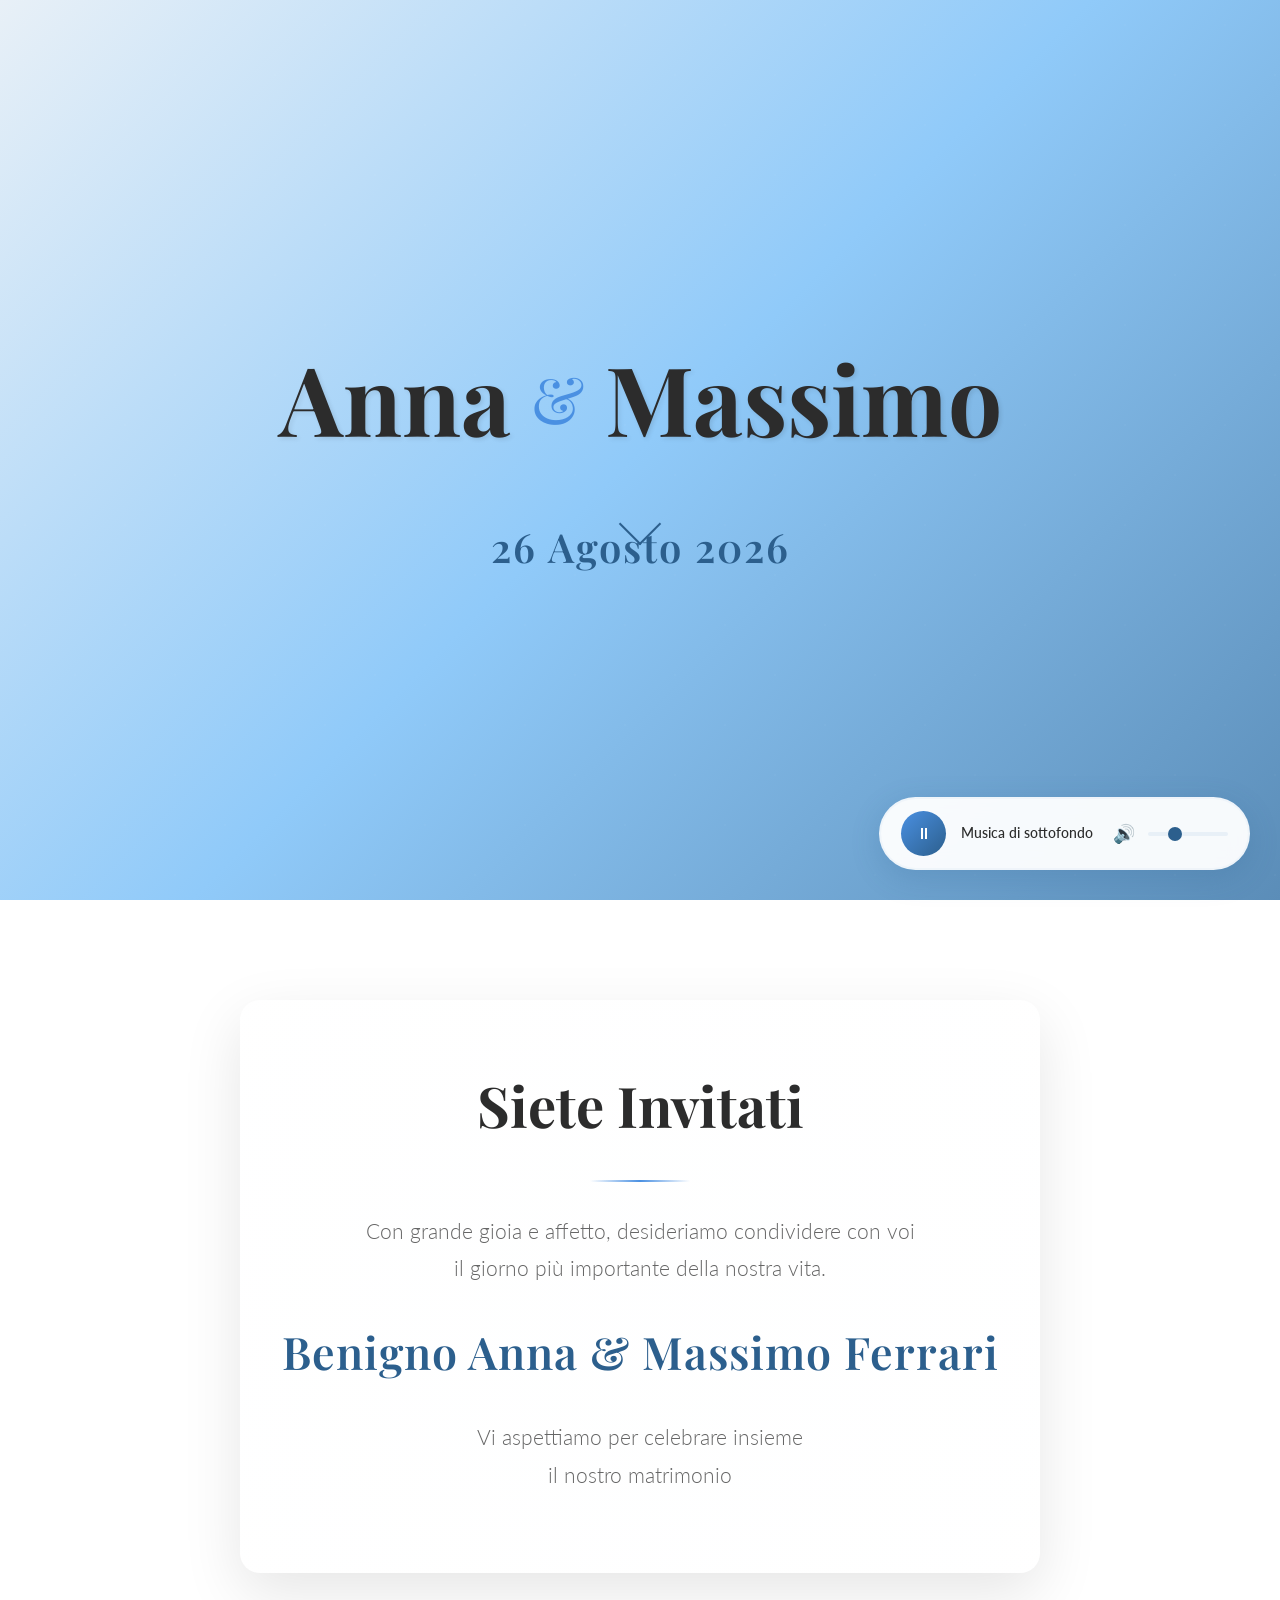
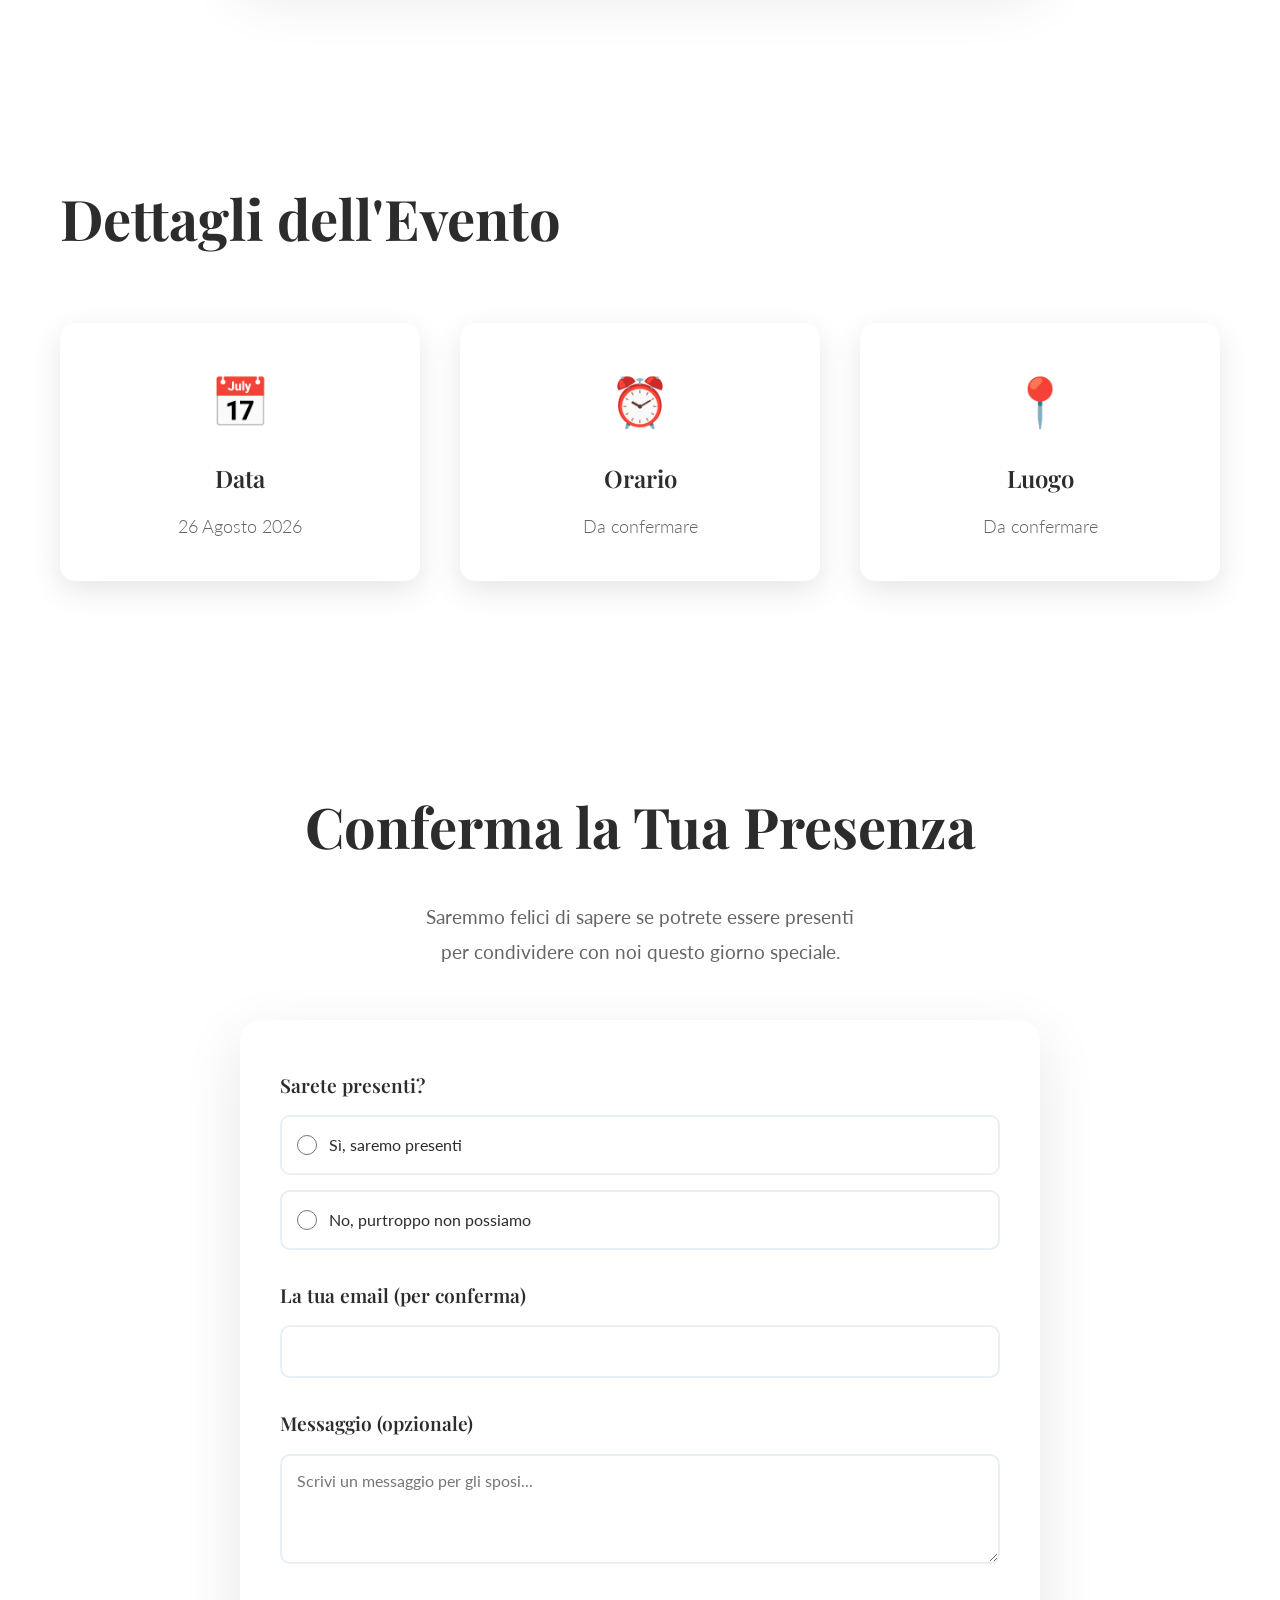
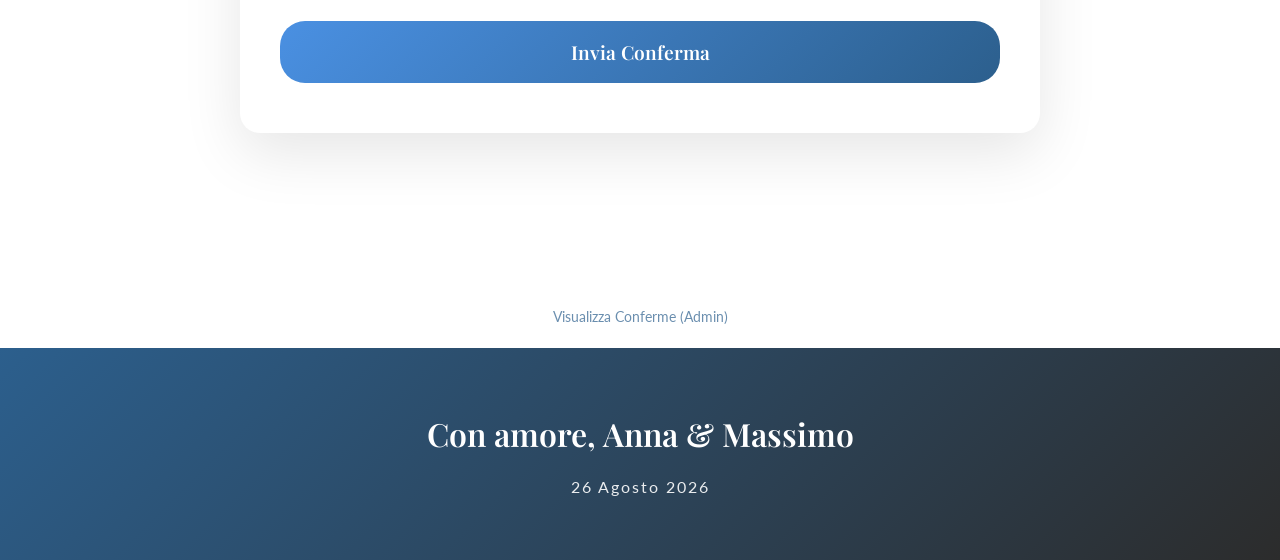
==== index.html @ 964ad6f7 "Primo commit: sito invito matrimonio" ====
<!DOCTYPE html>
<html lang="it">
<head>
    <meta charset="UTF-8">
    <meta name="viewport" content="width=device-width, initial-scale=1.0">
    <meta name="description" content="Invito al matrimonio di Benigno Anna e Massimo Ferrari - 26 Agosto 2026">
    <title>Anna & Massimo - Il Nostro Matrimonio</title>
    <link rel="stylesheet" href="styles.css">
    <link rel="preconnect" href="https://fonts.googleapis.com">
    <link rel="preconnect" href="https://fonts.gstatic.com" crossorigin>
    <link href="https://fonts.googleapis.com/css2?family=Playfair+Display:wght@400;600;700&family=Lato:wght@300;400;700&display=swap" rel="stylesheet">
</head>
<body>
    <!-- Hero Section con animazione iniziale -->
    <section class="hero" id="hero">
        <div class="hero-overlay"></div>
        <div class="hero-content">
            <div class="names-container">
                <h1 class="name name-1">Anna</h1>
                <div class="ampersand">&</div>
                <h1 class="name name-2">Massimo</h1>
            </div>
            <div class="date-container">
                <p class="date-text">26 Agosto 2026</p>
            </div>
            <div class="scroll-indicator">
                <div class="scroll-arrow"></div>
            </div>
        </div>
        <div class="floating-hearts">
            <span class="heart">💕</span>
            <span class="heart">💕</span>
            <span class="heart">💕</span>
            <span class="heart">💕</span>
            <span class="heart">💕</span>
        </div>
    </section>

    <!-- Sezione Invito -->
    <section class="invitation-section" id="invitation">
        <div class="container">
            <div class="invitation-card">
                <div class="card-content">
                    <h2 class="section-title">Siete Invitati</h2>
                    <div class="divider"></div>
                    <p class="invitation-text">
                        Con grande gioia e affetto, desideriamo condividere con voi<br>
                        il giorno più importante della nostra vita.
                    </p>
                    <p class="couple-names">Benigno Anna & Massimo Ferrari</p>
                    <p class="invitation-text">
                        Vi aspettiamo per celebrare insieme<br>
                        il nostro matrimonio
                    </p>
                </div>
            </div>
        </div>
    </section>

    <!-- Sezione Dettagli Evento -->
    <section class="details-section" id="details">
        <div class="container">
            <h2 class="section-title">Dettagli dell'Evento</h2>
            <div class="details-grid">
                <div class="detail-card">
                    <div class="detail-icon">📅</div>
                    <h3>Data</h3>
                    <p>26 Agosto 2026</p>
                </div>
                <div class="detail-card">
                    <div class="detail-icon">⏰</div>
                    <h3>Orario</h3>
                    <p>Da confermare</p>
                </div>
                <div class="detail-card">
                    <div class="detail-icon">📍</div>
                    <h3>Luogo</h3>
                    <p>Da confermare</p>
                </div>
            </div>
        </div>
    </section>

    <!-- Sezione Form Conferma Presenza -->
    <section class="contact-section" id="contact">
        <div class="container">
            <h2 class="section-title">Conferma la Tua Presenza</h2>
            <p class="contact-text">
                Saremmo felici di sapere se potrete essere presenti<br>
                per condividere con noi questo giorno speciale.
            </p>
            
            <form id="rsvpForm" class="rsvp-form">
                <!-- Presenza Sì/No -->
                <div class="form-group">
                    <label class="form-label">Sarete presenti?</label>
                    <div class="radio-group">
                        <label class="radio-label">
                            <input type="radio" name="presence" value="yes" required>
                            <span class="radio-custom">Sì, saremo presenti</span>
                        </label>
                        <label class="radio-label">
                            <input type="radio" name="presence" value="no" required>
                            <span class="radio-custom">No, purtroppo non possiamo</span>
                        </label>
                    </div>
                </div>

                <!-- Numero di presenti (solo se presenti = sì) -->
                <div class="form-group" id="numberGroup" style="display: none;">
                    <label for="numberOfGuests" class="form-label">Quante persone?</label>
                    <select id="numberOfGuests" name="numberOfGuests" class="form-input">
                        <option value="">Seleziona il numero</option>
                        <option value="1">1 persona</option>
                        <option value="2">2 persone</option>
                        <option value="3">3 persone</option>
                        <option value="4">4 persone</option>
                        <option value="5">5 persone</option>
                        <option value="6">6 persone</option>
                    </select>
                </div>

                <!-- Campi dinamici per nomi e allergie -->
                <div id="guestsContainer" class="guests-container"></div>

                <!-- Email di contatto -->
                <div class="form-group">
                    <label for="contactEmail" class="form-label">La tua email (per conferma)</label>
                    <input type="email" id="contactEmail" name="contactEmail" class="form-input" required>
                </div>

                <!-- Messaggio opzionale -->
                <div class="form-group">
                    <label for="message" class="form-label">Messaggio (opzionale)</label>
                    <textarea id="message" name="message" class="form-textarea" rows="4" placeholder="Scrivi un messaggio per gli sposi..."></textarea>
                </div>

                <!-- Bottone submit -->
                <button type="submit" class="submit-btn">
                    <span>Invia Conferma</span>
                </button>
            </form>

            <!-- Messaggio di successo -->
            <div id="successMessage" class="success-message" style="display: none;">
                <div class="success-icon">✓</div>
                <h3>Grazie per la tua conferma!</h3>
                <p>La tua risposta è stata registrata con successo.</p>
            </div>
        </div>
    </section>

    <!-- Link per visualizzare i risultati (nascosto, accessibile tramite URL) -->
    <div style="text-align: center; padding: 20px; background: #ffffff;">
        <a href="admin.html" class="admin-link" style="color: #2c5f8d; text-decoration: none; font-size: 0.9rem; opacity: 0.7;">
            Visualizza Conferme (Admin)
        </a>
    </div>

    <!-- Footer -->
    <footer class="footer">
        <div class="container">
            <p class="footer-text">Con amore, Anna & Massimo</p>
            <p class="footer-date">26 Agosto 2026</p>
        </div>
    </footer>

    <!-- Audio Player -->
    <div class="audio-player" id="audioPlayer">
        <audio id="backgroundMusic" loop autoplay preload="auto">
            <source src="harp-music.mp3" type="audio/mpeg">
            <source src="harp-music.ogg" type="audio/ogg">
            Il tuo browser non supporta l'elemento audio.
        </audio>
        <div class="audio-controls">
            <button class="audio-btn" id="playPauseBtn" aria-label="Play/Pause">
                <span class="audio-icon" id="playIcon">▶</span>
                <span class="audio-icon" id="pauseIcon" style="display: none;">⏸</span>
            </button>
            <div class="audio-info">
                <span class="audio-label">Musica di sottofondo</span>
            </div>
            <div class="volume-control">
                <button class="volume-btn" id="muteBtn" aria-label="Mute/Unmute">
                    <span class="volume-icon" id="volumeIcon">🔊</span>
                    <span class="volume-icon" id="muteIcon" style="display: none;">🔇</span>
                </button>
                <input type="range" id="volumeSlider" min="0" max="100" value="50" class="volume-slider" aria-label="Volume">
            </div>
        </div>
    </div>

    <script src="script.js"></script>
</body>
</html>
---- styles.css ----
/* Reset e Variabili */
* {
    margin: 0;
    padding: 0;
    box-sizing: border-box;
}

:root {
    --primary-color: #5b8db8;
    --secondary-color: #2c5f8d;
    --accent-color: #e8f0f7;
    --text-dark: #2c2c2c;
    --text-light: #666;
    --white: #ffffff;
    --gold: #4a90e2;
    --shadow: rgba(0, 0, 0, 0.1);
    --font-serif: 'Playfair Display', serif;
    --font-sans: 'Lato', sans-serif;
}

body {
    font-family: var(--font-sans);
    color: var(--text-dark);
    line-height: 1.6;
    overflow-x: hidden;
}

.container {
    max-width: 1200px;
    margin: 0 auto;
    padding: 0 20px;
}

/* Hero Section */
.hero {
    position: relative;
    height: 100vh;
    display: flex;
    align-items: center;
    justify-content: center;
    background: linear-gradient(135deg, #e8f0f7 0%, #90caf9 50%, #5b8db8 100%);
    overflow: hidden;
}

.hero-overlay {
    position: absolute;
    top: 0;
    left: 0;
    width: 100%;
    height: 100%;
    background: url('data:image/svg+xml,<svg width="100" height="100" xmlns="http://www.w3.org/2000/svg"><defs><pattern id="grain" width="100" height="100" patternUnits="userSpaceOnUse"><circle cx="25" cy="25" r="1" fill="%23ffffff" opacity="0.1"/><circle cx="75" cy="75" r="1" fill="%23ffffff" opacity="0.1"/></pattern></defs><rect width="100" height="100" fill="url(%23grain)"/></svg>');
    opacity: 0.3;
}

.hero-content {
    position: relative;
    z-index: 2;
    text-align: center;
    animation: fadeInUp 1.5s ease-out;
}

.names-container {
    display: flex;
    align-items: center;
    justify-content: center;
    flex-wrap: wrap;
    gap: 20px;
    margin-bottom: 30px;
}

.name {
    font-family: var(--font-serif);
    font-size: clamp(3rem, 8vw, 6rem);
    font-weight: 700;
    color: var(--text-dark);
    opacity: 0;
    animation: slideInFade 1s ease-out forwards;
    text-shadow: 2px 2px 4px rgba(0, 0, 0, 0.1);
}

.name-1 {
    animation-delay: 0.3s;
}

.name-2 {
    animation-delay: 0.6s;
}

.ampersand {
    font-family: var(--font-serif);
    font-size: clamp(2rem, 6vw, 4rem);
    color: var(--gold);
    font-weight: 400;
    opacity: 0;
    animation: scaleIn 0.8s ease-out 0.9s forwards;
    transform: scale(0);
}

.date-container {
    margin-top: 40px;
    opacity: 0;
    animation: fadeIn 1s ease-out 1.2s forwards;
}

.date-text {
    font-family: var(--font-serif);
    font-size: clamp(1.5rem, 4vw, 2.5rem);
    color: var(--secondary-color);
    font-weight: 600;
    letter-spacing: 2px;
}

.scroll-indicator {
    position: absolute;
    bottom: 40px;
    left: 50%;
    transform: translateX(-50%);
    opacity: 0;
    animation: fadeIn 1s ease-out 2s forwards;
}

.scroll-arrow {
    width: 30px;
    height: 30px;
    border-right: 2px solid var(--secondary-color);
    border-bottom: 2px solid var(--secondary-color);
    transform: rotate(45deg);
    animation: bounce 2s infinite;
}

/* Floating Hearts Animation */
.floating-hearts {
    position: absolute;
    width: 100%;
    height: 100%;
    overflow: hidden;
    z-index: 1;
}

.heart {
    position: absolute;
    font-size: 20px;
    opacity: 0;
    animation: float 15s infinite;
}

.heart:nth-child(1) {
    left: 10%;
    animation-delay: 0s;
    animation-duration: 12s;
}

.heart:nth-child(2) {
    left: 30%;
    animation-delay: 2s;
    animation-duration: 14s;
}

.heart:nth-child(3) {
    left: 50%;
    animation-delay: 4s;
    animation-duration: 13s;
}

.heart:nth-child(4) {
    left: 70%;
    animation-delay: 1s;
    animation-duration: 15s;
}

.heart:nth-child(5) {
    left: 90%;
    animation-delay: 3s;
    animation-duration: 11s;
}

/* Sezione Invito */
.invitation-section {
    padding: 100px 20px;
    background: var(--white);
    position: relative;
}

.invitation-card {
    max-width: 800px;
    margin: 0 auto;
    padding: 60px 40px;
    background: #ffffff;
    border-radius: 20px;
    box-shadow: 0 20px 60px var(--shadow);
    text-align: center;
    position: relative;
    overflow: hidden;
}

.invitation-card::before {
    content: '';
    position: absolute;
    top: -50%;
    left: -50%;
    width: 200%;
    height: 200%;
    background: radial-gradient(circle, rgba(232, 240, 247, 0.2) 0%, transparent 70%);
    opacity: 0.15;
    animation: rotate 20s linear infinite;
}

.card-content {
    position: relative;
    z-index: 1;
}

.section-title {
    font-family: var(--font-serif);
    font-size: clamp(2rem, 5vw, 3.5rem);
    color: var(--text-dark);
    margin-bottom: 30px;
    font-weight: 700;
}

.divider {
    width: 100px;
    height: 2px;
    background: linear-gradient(to right, transparent, var(--gold), transparent);
    margin: 30px auto;
}

.invitation-text {
    font-size: clamp(1rem, 2.5vw, 1.3rem);
    color: var(--text-light);
    line-height: 1.8;
    margin: 20px 0;
    font-weight: 300;
}

.couple-names {
    font-family: var(--font-serif);
    font-size: clamp(1.8rem, 4vw, 2.8rem);
    color: var(--secondary-color);
    margin: 30px 0;
    font-weight: 600;
    letter-spacing: 1px;
}

/* Sezione Dettagli */
.details-section {
    padding: 100px 20px;
    background: #ffffff;
}

.details-grid {
    display: grid;
    grid-template-columns: repeat(auto-fit, minmax(250px, 1fr));
    gap: 40px;
    margin-top: 60px;
}

.detail-card {
    background: var(--white);
    padding: 40px 30px;
    border-radius: 15px;
    text-align: center;
    box-shadow: 0 10px 30px var(--shadow);
    transition: transform 0.3s ease, box-shadow 0.3s ease;
}

.detail-card:hover {
    transform: translateY(-10px);
    box-shadow: 0 15px 40px rgba(0, 0, 0, 0.15);
}

.detail-icon {
    font-size: 3rem;
    margin-bottom: 20px;
    animation: pulse 2s ease-in-out infinite;
}

.detail-card h3 {
    font-family: var(--font-serif);
    font-size: 1.5rem;
    color: var(--text-dark);
    margin-bottom: 15px;
    font-weight: 600;
}

.detail-card p {
    font-size: 1.1rem;
    color: var(--text-light);
    font-weight: 300;
}

/* Sezione Contatti */
.contact-section {
    padding: 100px 20px;
    background: var(--white);
    text-align: center;
}

.contact-text {
    font-size: clamp(1rem, 2.5vw, 1.2rem);
    color: var(--text-light);
    line-height: 1.8;
    margin: 30px 0;
    max-width: 600px;
    margin-left: auto;
    margin-right: auto;
}

/* Form RSVP */
.rsvp-form {
    max-width: 800px;
    margin: 50px auto;
    background: #ffffff;
    padding: 50px 40px;
    border-radius: 20px;
    box-shadow: 0 20px 60px var(--shadow);
    text-align: left;
}

.form-group {
    margin-bottom: 30px;
}

.form-label {
    display: block;
    font-family: var(--font-serif);
    font-size: 1.2rem;
    color: var(--text-dark);
    margin-bottom: 15px;
    font-weight: 600;
}

.radio-group {
    display: flex;
    flex-direction: column;
    gap: 15px;
}

.radio-label {
    display: flex;
    align-items: center;
    cursor: pointer;
    padding: 15px;
    background: var(--white);
    border: 2px solid var(--accent-color);
    border-radius: 10px;
    transition: all 0.3s ease;
}

.radio-label:hover {
    border-color: var(--gold);
    background: #ffffff;
}

.radio-label input[type="radio"] {
    margin-right: 12px;
    width: 20px;
    height: 20px;
    cursor: pointer;
    accent-color: var(--gold);
}

.radio-custom {
    font-size: 1rem;
    color: var(--text-dark);
}

.radio-label input[type="radio"]:checked + .radio-custom {
    color: var(--secondary-color);
    font-weight: 600;
}

.form-input,
.form-textarea {
    width: 100%;
    padding: 15px;
    border: 2px solid var(--accent-color);
    border-radius: 10px;
    font-family: var(--font-sans);
    font-size: 1rem;
    color: var(--text-dark);
    background: var(--white);
    transition: border-color 0.3s ease;
}

.form-input:focus,
.form-textarea:focus {
    outline: none;
    border-color: var(--gold);
    box-shadow: 0 0 0 3px rgba(91, 141, 184, 0.1);
}

.form-textarea {
    resize: vertical;
    min-height: 100px;
}

.guests-container {
    margin-top: 30px;
}

.guest-fields {
    background: var(--accent-color);
    padding: 25px;
    border-radius: 15px;
    margin-bottom: 20px;
    animation: slideIn 0.3s ease-out;
}

.guest-title {
    font-family: var(--font-serif);
    font-size: 1.3rem;
    color: var(--secondary-color);
    margin-bottom: 20px;
    font-weight: 600;
}

.guest-row {
    display: grid;
    grid-template-columns: 1fr 1fr 1.5fr;
    gap: 15px;
    margin-bottom: 15px;
    align-items: start;
}

.guest-field {
    display: flex;
    flex-direction: column;
}

.guest-field label {
    font-size: 0.9rem;
    color: var(--text-light);
    margin-bottom: 8px;
    font-weight: 400;
}

.guest-field input {
    padding: 12px;
    border: 2px solid var(--white);
    border-radius: 8px;
    font-family: var(--font-sans);
    font-size: 0.95rem;
    background: var(--white);
    transition: border-color 0.3s ease;
}

.guest-field input:focus {
    outline: none;
    border-color: var(--gold);
}

.submit-btn {
    width: 100%;
    padding: 18px;
    background: linear-gradient(135deg, var(--gold) 0%, var(--secondary-color) 100%);
    color: var(--white);
    border: none;
    border-radius: 25px;
    font-family: var(--font-serif);
    font-size: 1.2rem;
    font-weight: 600;
    cursor: pointer;
    transition: transform 0.3s ease, box-shadow 0.3s ease;
    margin-top: 20px;
}

.submit-btn:hover {
    transform: translateY(-2px);
    box-shadow: 0 10px 25px rgba(44, 95, 141, 0.3);
}

.submit-btn:active {
    transform: translateY(0);
}

.success-message {
    max-width: 600px;
    margin: 50px auto;
    padding: 50px;
    background: linear-gradient(135deg, #e8f0f7 0%, #90caf9 100%);
    border-radius: 20px;
    text-align: center;
    animation: fadeInUp 0.5s ease-out;
}

.success-icon {
    width: 80px;
    height: 80px;
    background: #2c5f8d;
    color: var(--white);
    border-radius: 50%;
    display: flex;
    align-items: center;
    justify-content: center;
    font-size: 3rem;
    margin: 0 auto 20px;
    font-weight: bold;
}

.success-message h3 {
    font-family: var(--font-serif);
    font-size: 2rem;
    color: #2c5f8d;
    margin-bottom: 15px;
}

.success-message p {
    color: #2c5f8d;
    font-size: 1.1rem;
}

.admin-link {
    transition: opacity 0.3s ease;
}

.admin-link:hover {
    opacity: 1;
}

@keyframes slideIn {
    from {
        opacity: 0;
        transform: translateY(-10px);
    }
    to {
        opacity: 1;
        transform: translateY(0);
    }
}

@media (max-width: 768px) {
    .rsvp-form {
        padding: 30px 25px;
    }

    .guest-row {
        grid-template-columns: 1fr;
        gap: 15px;
    }

    .radio-group {
        gap: 10px;
    }
}

/* Footer */
.footer {
    padding: 60px 20px;
    background: linear-gradient(135deg, var(--secondary-color) 0%, var(--text-dark) 100%);
    color: var(--white);
    text-align: center;
}

.footer-text {
    font-family: var(--font-serif);
    font-size: clamp(1.5rem, 3vw, 2rem);
    margin-bottom: 15px;
    font-weight: 600;
}

.footer-date {
    font-size: 1rem;
    opacity: 0.9;
    letter-spacing: 2px;
}

/* Animazioni */
@keyframes fadeInUp {
    from {
        opacity: 0;
        transform: translateY(30px);
    }
    to {
        opacity: 1;
        transform: translateY(0);
    }
}

@keyframes slideInFade {
    from {
        opacity: 0;
        transform: translateX(-50px);
    }
    to {
        opacity: 1;
        transform: translateX(0);
    }
}

@keyframes scaleIn {
    from {
        opacity: 0;
        transform: scale(0);
    }
    to {
        opacity: 1;
        transform: scale(1);
    }
}

@keyframes fadeIn {
    from {
        opacity: 0;
    }
    to {
        opacity: 1;
    }
}

@keyframes bounce {
    0%, 20%, 50%, 80%, 100% {
        transform: translateY(0) rotate(45deg);
    }
    40% {
        transform: translateY(-10px) rotate(45deg);
    }
    60% {
        transform: translateY(-5px) rotate(45deg);
    }
}

@keyframes float {
    0% {
        transform: translateY(100vh) rotate(0deg);
        opacity: 0;
    }
    10% {
        opacity: 1;
    }
    90% {
        opacity: 1;
    }
    100% {
        transform: translateY(-100px) rotate(360deg);
        opacity: 0;
    }
}

@keyframes rotate {
    from {
        transform: rotate(0deg);
    }
    to {
        transform: rotate(360deg);
    }
}

@keyframes pulse {
    0%, 100% {
        transform: scale(1);
    }
    50% {
        transform: scale(1.1);
    }
}

/* Animazioni al scroll */
.fade-in {
    opacity: 0;
    transform: translateY(30px);
    transition: opacity 0.8s ease-out, transform 0.8s ease-out;
}

.fade-in.visible {
    opacity: 1;
    transform: translateY(0);
}

/* Responsive Design */
@media (max-width: 768px) {
    .hero {
        height: 100vh;
        min-height: 600px;
    }

    .names-container {
        flex-direction: column;
        gap: 10px;
    }

    .ampersand {
        font-size: 2rem;
    }

    .invitation-card {
        padding: 40px 25px;
    }

    .details-grid {
        grid-template-columns: 1fr;
        gap: 30px;
    }

    .contact-info {
        padding: 30px 20px;
    }
}

@media (max-width: 480px) {
    .hero {
        padding: 20px;
    }

    .invitation-card {
        padding: 30px 20px;
    }

    .details-section,
    .invitation-section,
    .contact-section {
        padding: 60px 20px;
    }
}

/* Smooth Scroll */
html {
    scroll-behavior: smooth;
}

/* Audio Player */
.audio-player {
    position: fixed;
    bottom: 30px;
    right: 30px;
    background: rgba(255, 255, 255, 0.95);
    backdrop-filter: blur(10px);
    border-radius: 50px;
    padding: 12px 20px;
    box-shadow: 0 8px 30px rgba(44, 95, 141, 0.2);
    z-index: 1000;
    display: flex;
    align-items: center;
    gap: 15px;
    transition: transform 0.3s ease, box-shadow 0.3s ease;
    border: 2px solid rgba(232, 240, 247, 0.5);
}

.audio-player:hover {
    transform: translateY(-2px);
    box-shadow: 0 12px 40px rgba(44, 95, 141, 0.3);
}

.audio-controls {
    display: flex;
    align-items: center;
    gap: 15px;
}

.audio-btn {
    background: linear-gradient(135deg, var(--gold) 0%, var(--secondary-color) 100%);
    border: none;
    border-radius: 50%;
    width: 45px;
    height: 45px;
    display: flex;
    align-items: center;
    justify-content: center;
    cursor: pointer;
    transition: transform 0.2s ease, box-shadow 0.2s ease;
    color: var(--white);
    font-size: 16px;
}

.audio-btn:hover {
    transform: scale(1.1);
    box-shadow: 0 4px 15px rgba(44, 95, 141, 0.4);
}

.audio-btn:active {
    transform: scale(0.95);
}

.audio-icon {
    display: block;
}

.audio-info {
    display: flex;
    flex-direction: column;
}

.audio-label {
    font-size: 0.85rem;
    color: var(--text-dark);
    font-weight: 500;
    white-space: nowrap;
}

.volume-control {
    display: flex;
    align-items: center;
    gap: 8px;
}

.volume-btn {
    background: transparent;
    border: none;
    cursor: pointer;
    font-size: 18px;
    padding: 5px;
    display: flex;
    align-items: center;
    justify-content: center;
    transition: transform 0.2s ease;
}

.volume-btn:hover {
    transform: scale(1.2);
}

.volume-icon {
    display: block;
}

.volume-slider {
    width: 80px;
    height: 4px;
    border-radius: 2px;
    background: var(--accent-color);
    outline: none;
    -webkit-appearance: none;
    appearance: none;
}

.volume-slider::-webkit-slider-thumb {
    -webkit-appearance: none;
    appearance: none;
    width: 14px;
    height: 14px;
    border-radius: 50%;
    background: var(--secondary-color);
    cursor: pointer;
    transition: background 0.2s ease;
}

.volume-slider::-webkit-slider-thumb:hover {
    background: var(--primary-color);
}

.volume-slider::-moz-range-thumb {
    width: 14px;
    height: 14px;
    border-radius: 50%;
    background: var(--secondary-color);
    cursor: pointer;
    border: none;
    transition: background 0.2s ease;
}

.volume-slider::-moz-range-thumb:hover {
    background: var(--primary-color);
}

/* Responsive Audio Player */
@media (max-width: 768px) {
    .audio-player {
        bottom: 20px;
        right: 20px;
        padding: 10px 15px;
        gap: 10px;
    }

    .audio-btn {
        width: 40px;
        height: 40px;
        font-size: 14px;
    }

    .audio-label {
        font-size: 0.75rem;
    }

    .volume-slider {
        width: 60px;
    }
}

@media (max-width: 480px) {
    .audio-player {
        bottom: 15px;
        right: 15px;
        padding: 8px 12px;
        flex-wrap: wrap;
        max-width: calc(100% - 30px);
    }

    .audio-info {
        order: 3;
        width: 100%;
        text-align: center;
        margin-top: 5px;
    }

    .volume-control {
        margin-left: auto;
    }
}
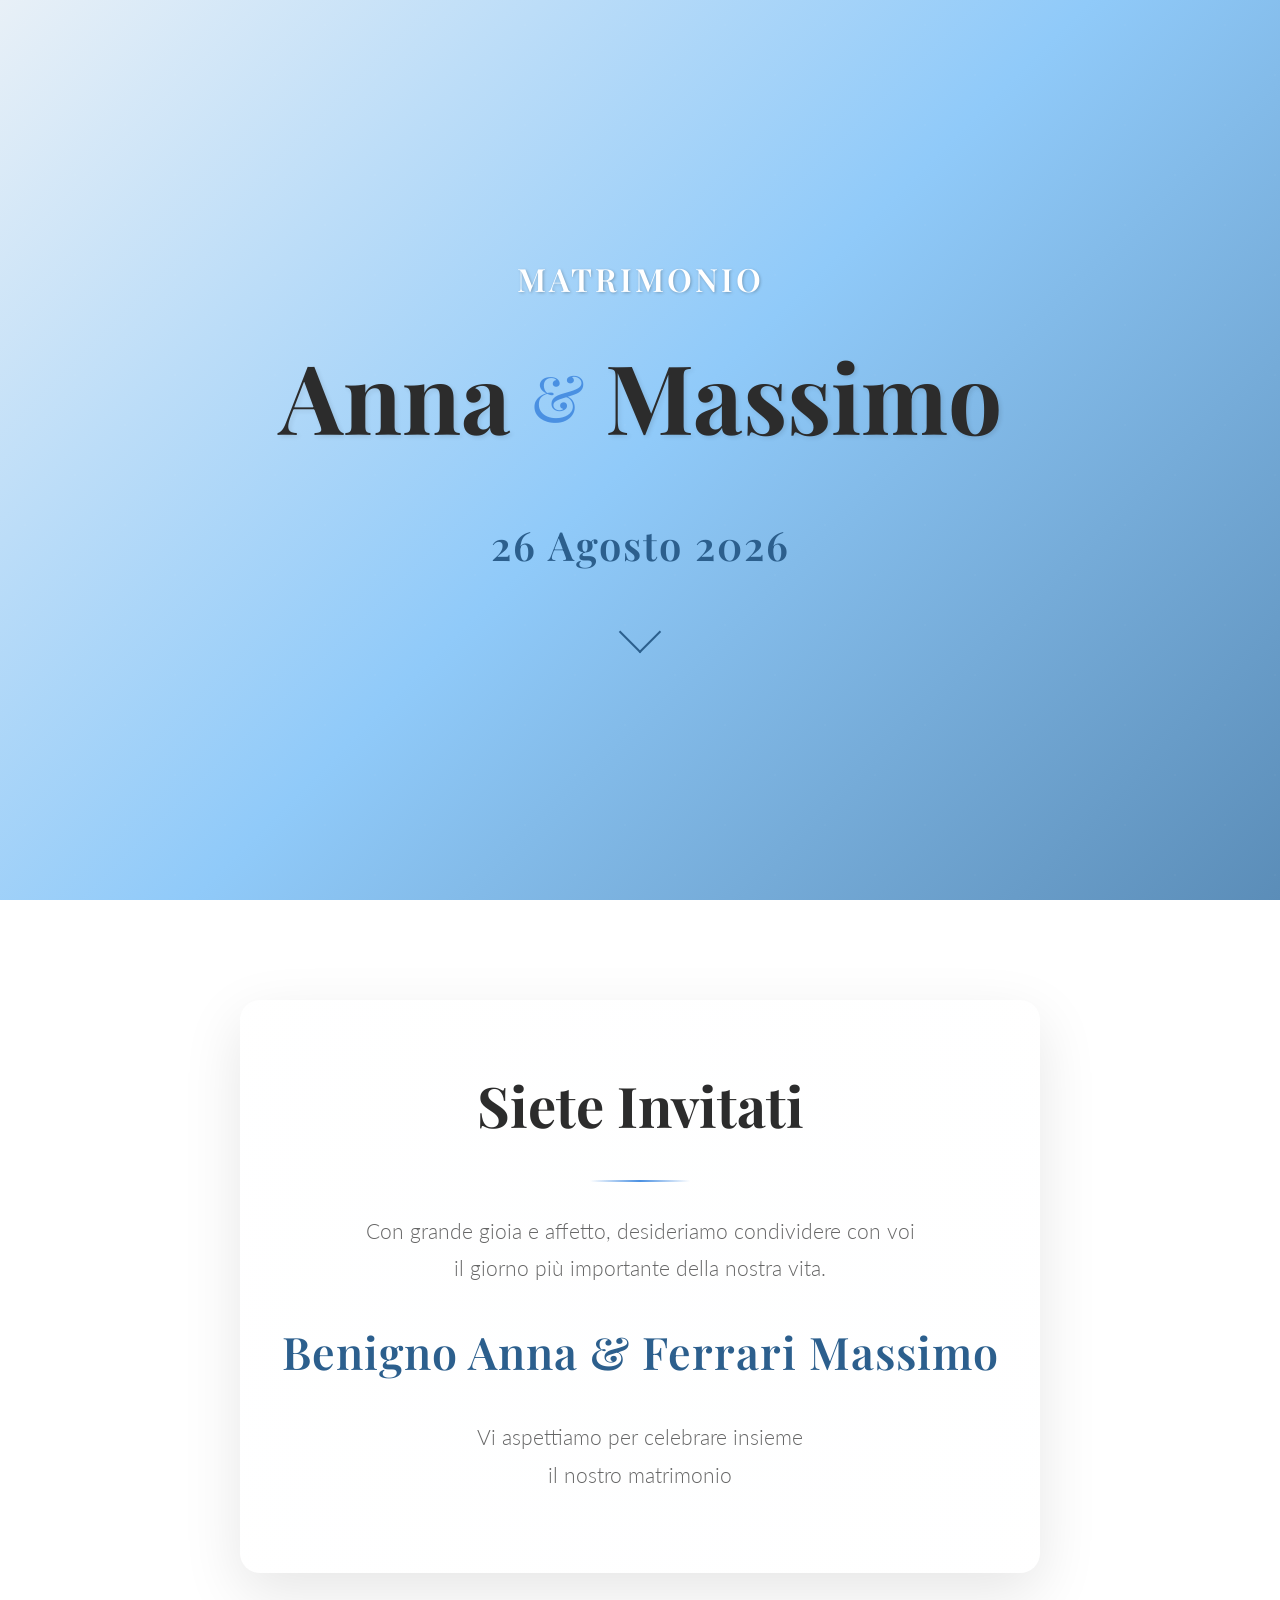
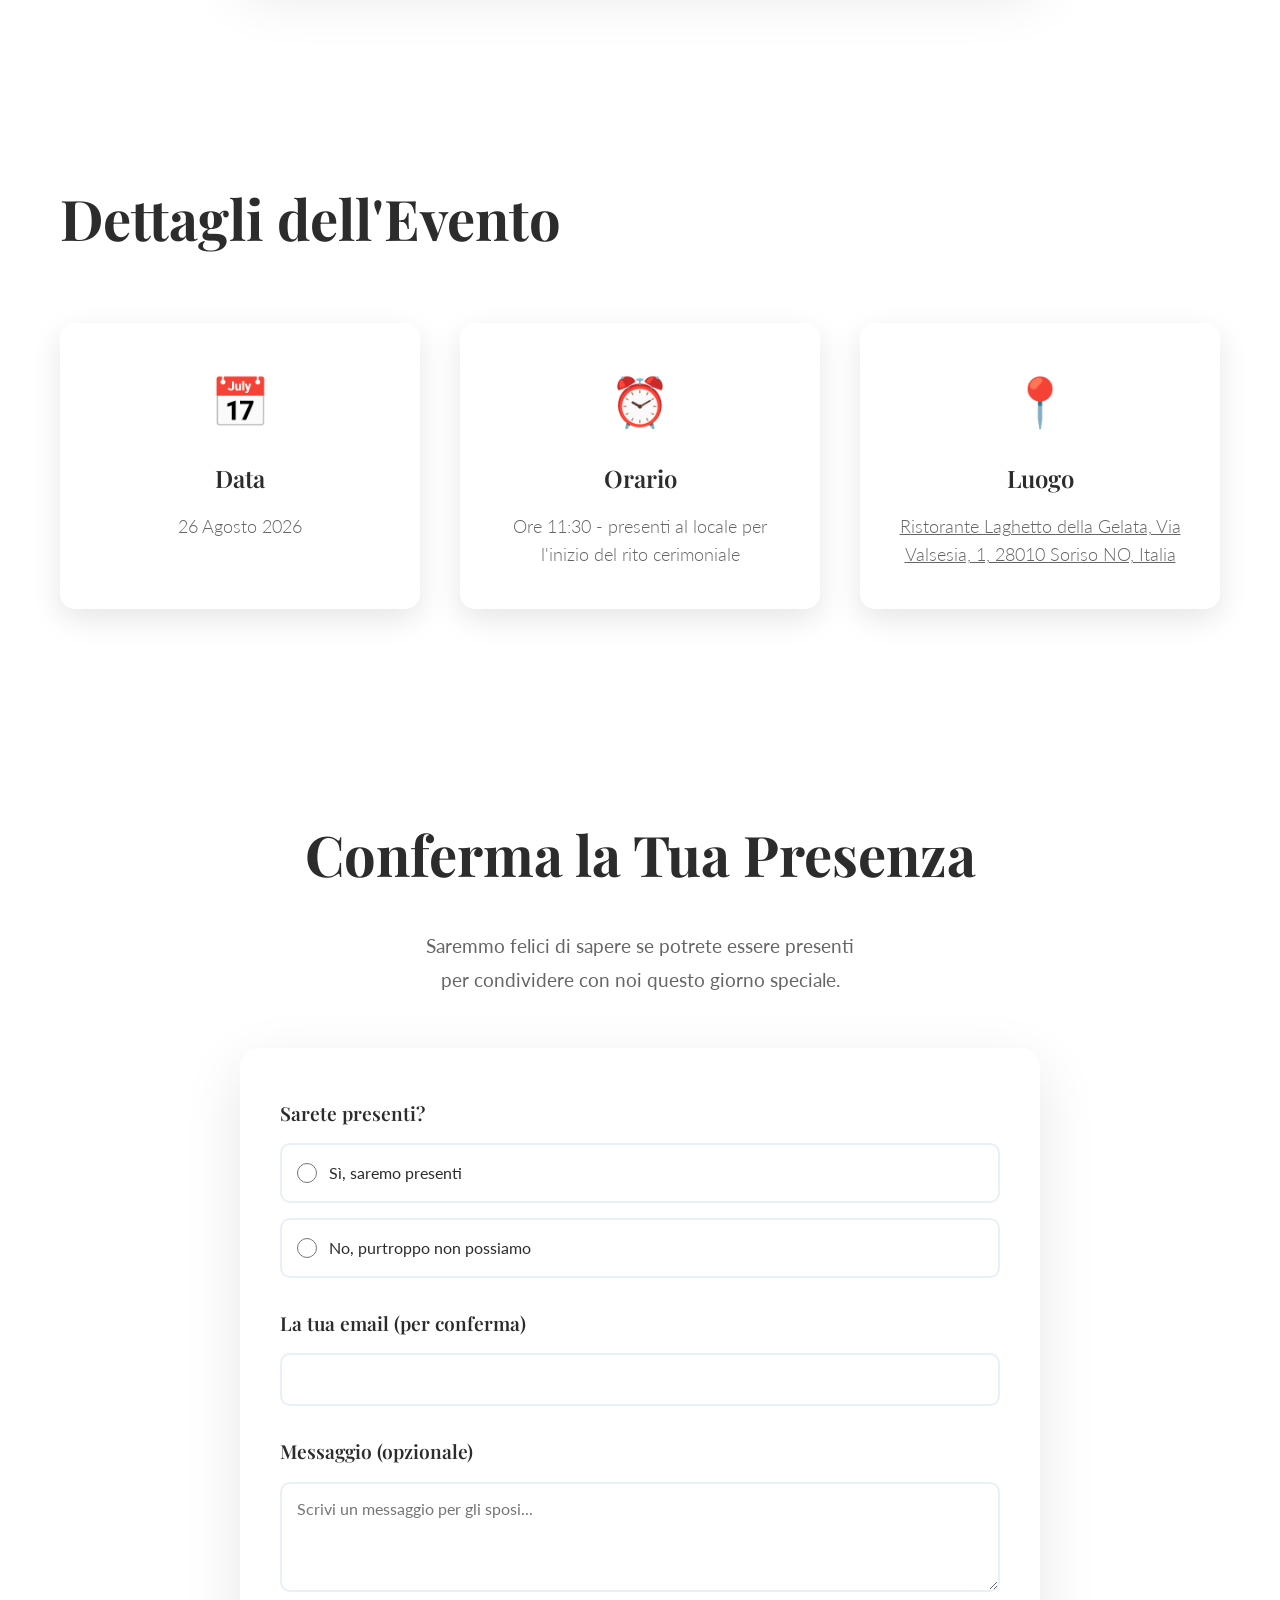
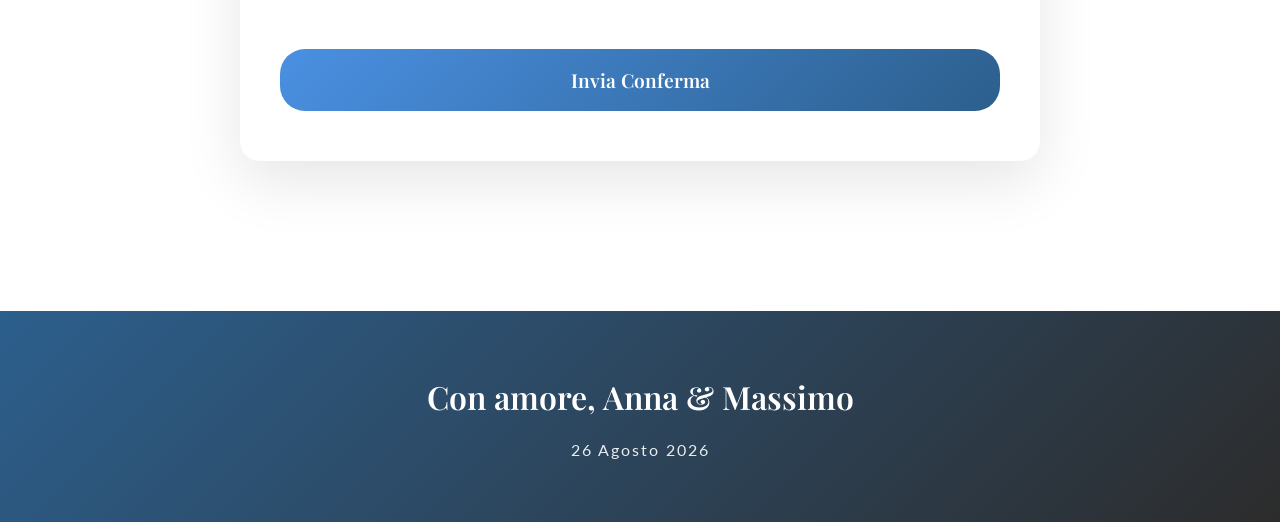
==== commit 652b65ef: "Aggiorna dettagli invito matrimonio Made-with: Cursor" ====
--- a/index.html
+++ b/index.html
@@ -15,6 +15,7 @@
     <section class="hero" id="hero">
         <div class="hero-overlay"></div>
         <div class="hero-content">
+            <p class="wedding-subtitle">Matrimonio</p>
             <div class="names-container">
                 <h1 class="name name-1">Anna</h1>
                 <div class="ampersand">&</div>
@@ -47,7 +48,7 @@
                         Con grande gioia e affetto, desideriamo condividere con voi<br>
                         il giorno più importante della nostra vita.
                     </p>
-                    <p class="couple-names">Benigno Anna & Massimo Ferrari</p>
+                    <p class="couple-names">Benigno Anna & Ferrari Massimo</p>
                     <p class="invitation-text">
                         Vi aspettiamo per celebrare insieme<br>
                         il nostro matrimonio
@@ -70,12 +71,18 @@
                 <div class="detail-card">
                     <div class="detail-icon">⏰</div>
                     <h3>Orario</h3>
-                    <p>Da confermare</p>
+                    <p>Ore 11:30 - presenti al locale per l'inizio del rito cerimoniale</p>
                 </div>
                 <div class="detail-card">
                     <div class="detail-icon">📍</div>
                     <h3>Luogo</h3>
-                    <p>Da confermare</p>
+                    <p>
+                        <a href="https://www.google.com/maps?q=Ristorante+Laghetto+della+Gelata,+Via+Valsesia,+1,+28010+Soriso+NO,+Italia"
+                           target="_blank" rel="noopener noreferrer"
+                           style="color: inherit; text-decoration: underline;">
+                            Ristorante Laghetto della Gelata, Via Valsesia, 1, 28010 Soriso NO, Italia
+                        </a>
+                    </p>
                 </div>
             </div>
         </div>
@@ -150,13 +157,6 @@
         </div>
     </section>
 
-    <!-- Link per visualizzare i risultati (nascosto, accessibile tramite URL) -->
-    <div style="text-align: center; padding: 20px; background: #ffffff;">
-        <a href="admin.html" class="admin-link" style="color: #2c5f8d; text-decoration: none; font-size: 0.9rem; opacity: 0.7;">
-            Visualizza Conferme (Admin)
-        </a>
-    </div>
-
     <!-- Footer -->
     <footer class="footer">
         <div class="container">
@@ -165,31 +165,6 @@
         </div>
     </footer>
 
-    <!-- Audio Player -->
-    <div class="audio-player" id="audioPlayer">
-        <audio id="backgroundMusic" loop autoplay preload="auto">
-            <source src="harp-music.mp3" type="audio/mpeg">
-            <source src="harp-music.ogg" type="audio/ogg">
-            Il tuo browser non supporta l'elemento audio.
-        </audio>
-        <div class="audio-controls">
-            <button class="audio-btn" id="playPauseBtn" aria-label="Play/Pause">
-                <span class="audio-icon" id="playIcon">▶</span>
-                <span class="audio-icon" id="pauseIcon" style="display: none;">⏸</span>
-            </button>
-            <div class="audio-info">
-                <span class="audio-label">Musica di sottofondo</span>
-            </div>
-            <div class="volume-control">
-                <button class="volume-btn" id="muteBtn" aria-label="Mute/Unmute">
-                    <span class="volume-icon" id="volumeIcon">🔊</span>
-                    <span class="volume-icon" id="muteIcon" style="display: none;">🔇</span>
-                </button>
-                <input type="range" id="volumeSlider" min="0" max="100" value="50" class="volume-slider" aria-label="Volume">
-            </div>
-        </div>
-    </div>
-
     <script src="script.js"></script>
 </body>
 </html>
--- a/styles.css
+++ b/styles.css
@@ -68,6 +68,19 @@
     margin-bottom: 30px;
 }
 
+.wedding-subtitle {
+    font-family: var(--font-serif);
+    font-size: clamp(1.2rem, 3vw, 2rem);
+    color: #ffffff;
+    font-weight: 600;
+    letter-spacing: 3px;
+    text-transform: uppercase;
+    text-shadow: 1px 1px 3px rgba(0, 0, 0, 0.25);
+    opacity: 0;
+    margin-bottom: 15px;
+    animation: fadeIn 1s ease-out 1s forwards;
+}
+
 .name {
     font-family: var(--font-serif);
     font-size: clamp(3rem, 8vw, 6rem);
@@ -111,10 +124,8 @@
 }
 
 .scroll-indicator {
-    position: absolute;
-    bottom: 40px;
-    left: 50%;
-    transform: translateX(-50%);
+    margin: 40px auto 0;
+    width: 30px;
     opacity: 0;
     animation: fadeIn 1s ease-out 2s forwards;
 }
@@ -718,181 +729,3 @@
     scroll-behavior: smooth;
 }
 
-/* Audio Player */
-.audio-player {
-    position: fixed;
-    bottom: 30px;
-    right: 30px;
-    background: rgba(255, 255, 255, 0.95);
-    backdrop-filter: blur(10px);
-    border-radius: 50px;
-    padding: 12px 20px;
-    box-shadow: 0 8px 30px rgba(44, 95, 141, 0.2);
-    z-index: 1000;
-    display: flex;
-    align-items: center;
-    gap: 15px;
-    transition: transform 0.3s ease, box-shadow 0.3s ease;
-    border: 2px solid rgba(232, 240, 247, 0.5);
-}
-
-.audio-player:hover {
-    transform: translateY(-2px);
-    box-shadow: 0 12px 40px rgba(44, 95, 141, 0.3);
-}
-
-.audio-controls {
-    display: flex;
-    align-items: center;
-    gap: 15px;
-}
-
-.audio-btn {
-    background: linear-gradient(135deg, var(--gold) 0%, var(--secondary-color) 100%);
-    border: none;
-    border-radius: 50%;
-    width: 45px;
-    height: 45px;
-    display: flex;
-    align-items: center;
-    justify-content: center;
-    cursor: pointer;
-    transition: transform 0.2s ease, box-shadow 0.2s ease;
-    color: var(--white);
-    font-size: 16px;
-}
-
-.audio-btn:hover {
-    transform: scale(1.1);
-    box-shadow: 0 4px 15px rgba(44, 95, 141, 0.4);
-}
-
-.audio-btn:active {
-    transform: scale(0.95);
-}
-
-.audio-icon {
-    display: block;
-}
-
-.audio-info {
-    display: flex;
-    flex-direction: column;
-}
-
-.audio-label {
-    font-size: 0.85rem;
-    color: var(--text-dark);
-    font-weight: 500;
-    white-space: nowrap;
-}
-
-.volume-control {
-    display: flex;
-    align-items: center;
-    gap: 8px;
-}
-
-.volume-btn {
-    background: transparent;
-    border: none;
-    cursor: pointer;
-    font-size: 18px;
-    padding: 5px;
-    display: flex;
-    align-items: center;
-    justify-content: center;
-    transition: transform 0.2s ease;
-}
-
-.volume-btn:hover {
-    transform: scale(1.2);
-}
-
-.volume-icon {
-    display: block;
-}
-
-.volume-slider {
-    width: 80px;
-    height: 4px;
-    border-radius: 2px;
-    background: var(--accent-color);
-    outline: none;
-    -webkit-appearance: none;
-    appearance: none;
-}
-
-.volume-slider::-webkit-slider-thumb {
-    -webkit-appearance: none;
-    appearance: none;
-    width: 14px;
-    height: 14px;
-    border-radius: 50%;
-    background: var(--secondary-color);
-    cursor: pointer;
-    transition: background 0.2s ease;
-}
-
-.volume-slider::-webkit-slider-thumb:hover {
-    background: var(--primary-color);
-}
-
-.volume-slider::-moz-range-thumb {
-    width: 14px;
-    height: 14px;
-    border-radius: 50%;
-    background: var(--secondary-color);
-    cursor: pointer;
-    border: none;
-    transition: background 0.2s ease;
-}
-
-.volume-slider::-moz-range-thumb:hover {
-    background: var(--primary-color);
-}
-
-/* Responsive Audio Player */
-@media (max-width: 768px) {
-    .audio-player {
-        bottom: 20px;
-        right: 20px;
-        padding: 10px 15px;
-        gap: 10px;
-    }
-
-    .audio-btn {
-        width: 40px;
-        height: 40px;
-        font-size: 14px;
-    }
-
-    .audio-label {
-        font-size: 0.75rem;
-    }
-
-    .volume-slider {
-        width: 60px;
-    }
-}
-
-@media (max-width: 480px) {
-    .audio-player {
-        bottom: 15px;
-        right: 15px;
-        padding: 8px 12px;
-        flex-wrap: wrap;
-        max-width: calc(100% - 30px);
-    }
-
-    .audio-info {
-        order: 3;
-        width: 100%;
-        text-align: center;
-        margin-top: 5px;
-    }
-
-    .volume-control {
-        margin-left: auto;
-    }
-}
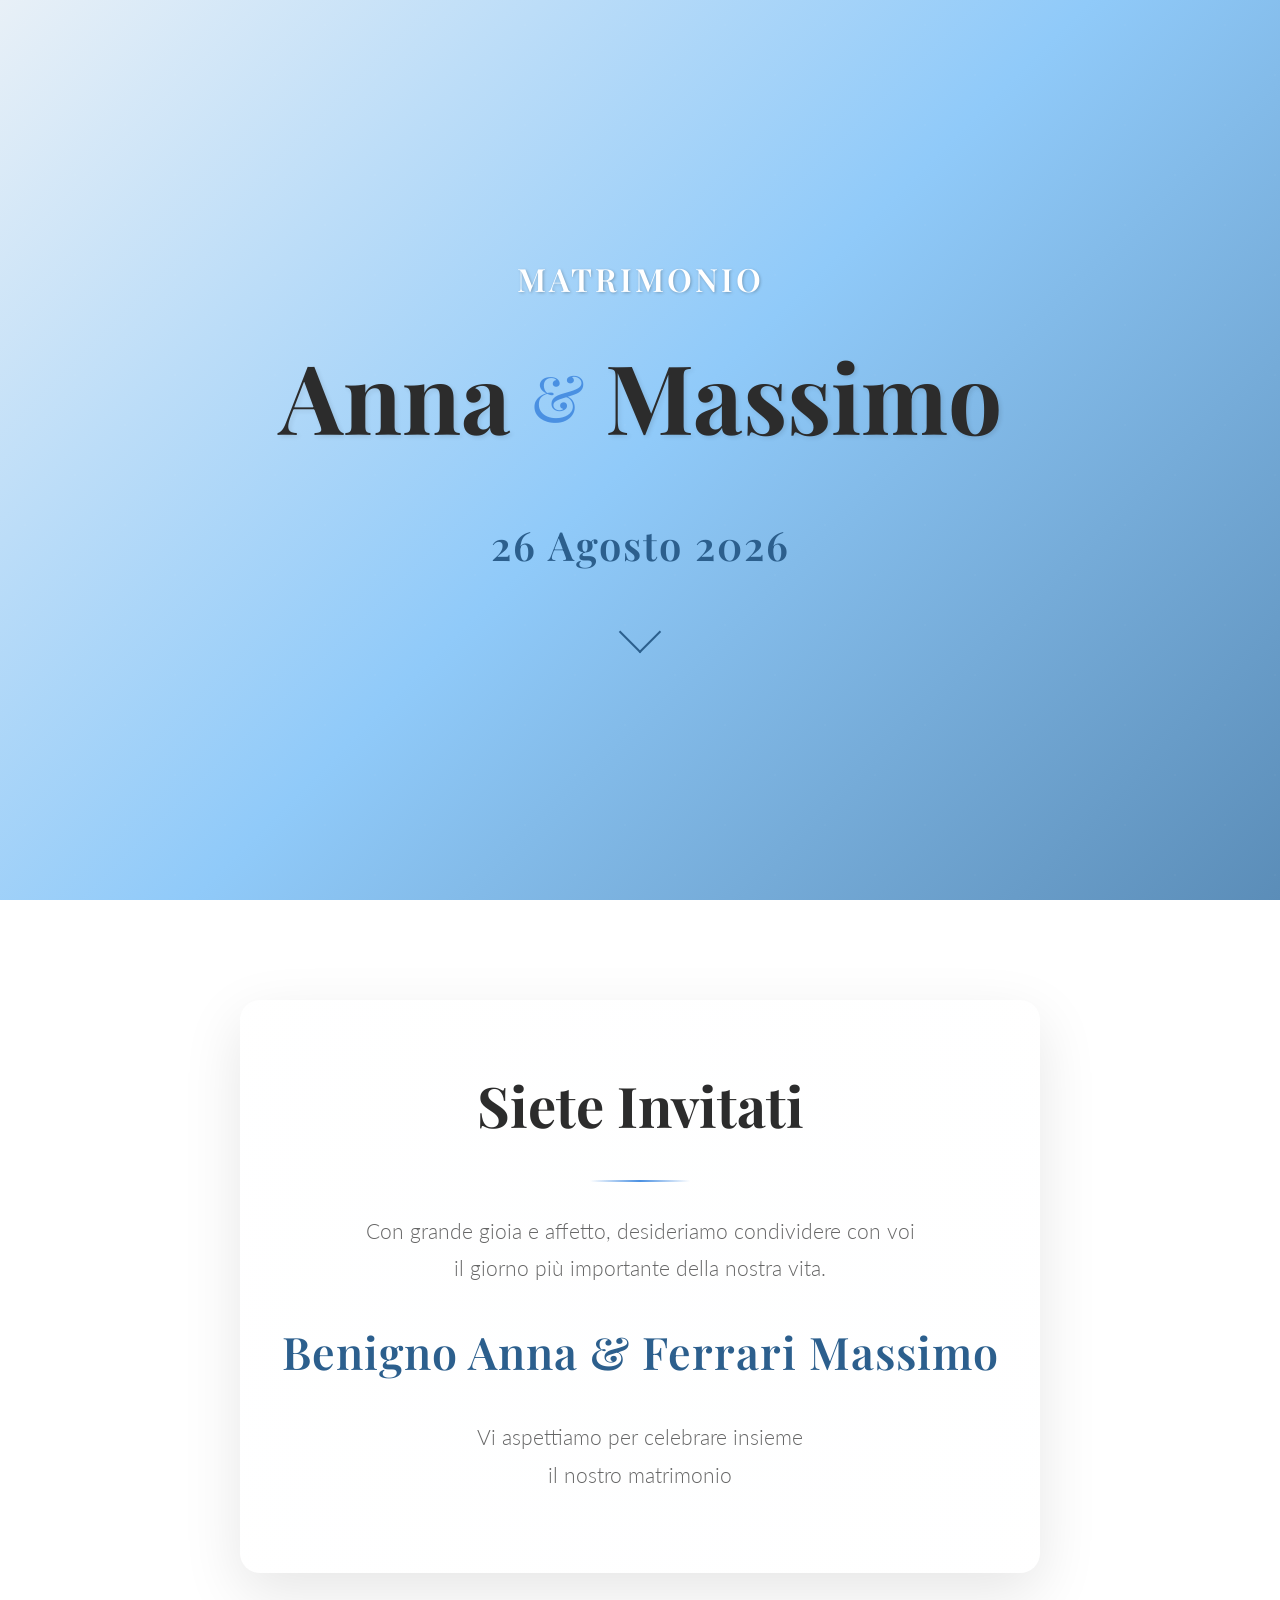
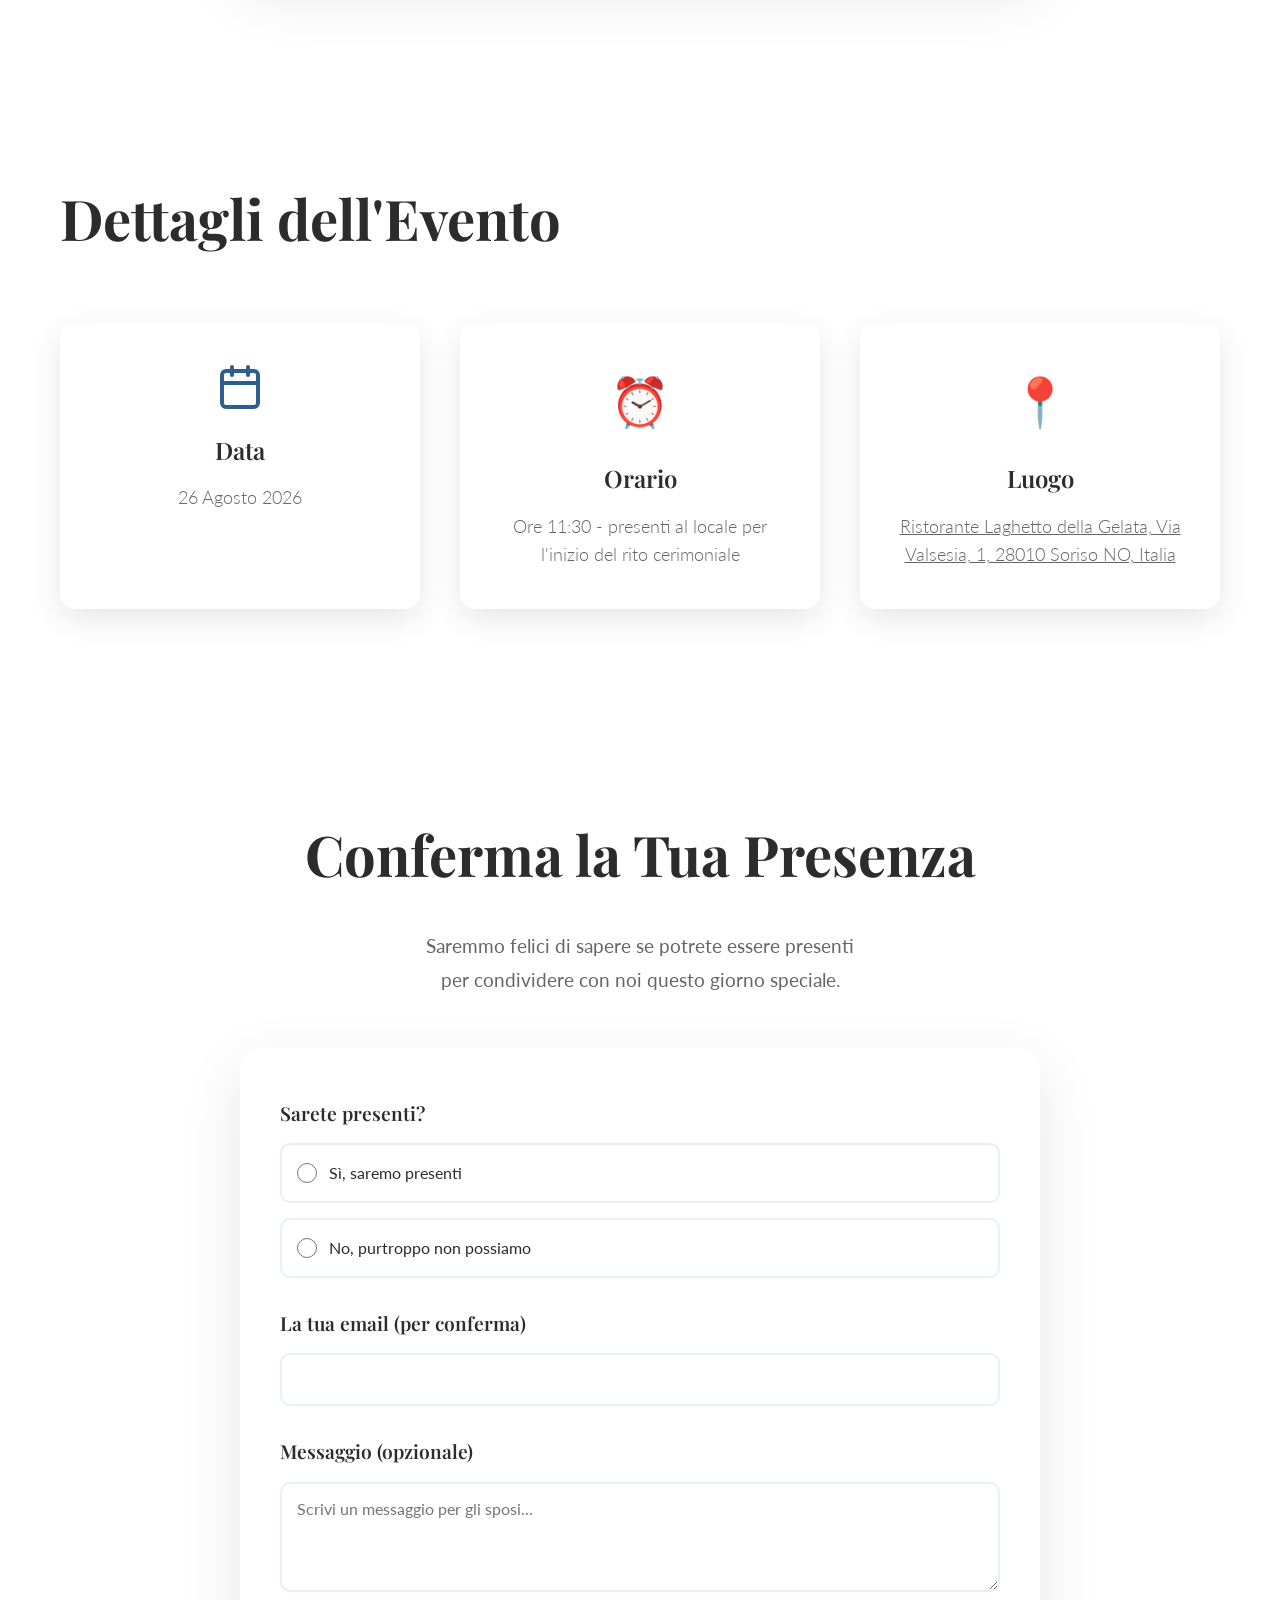
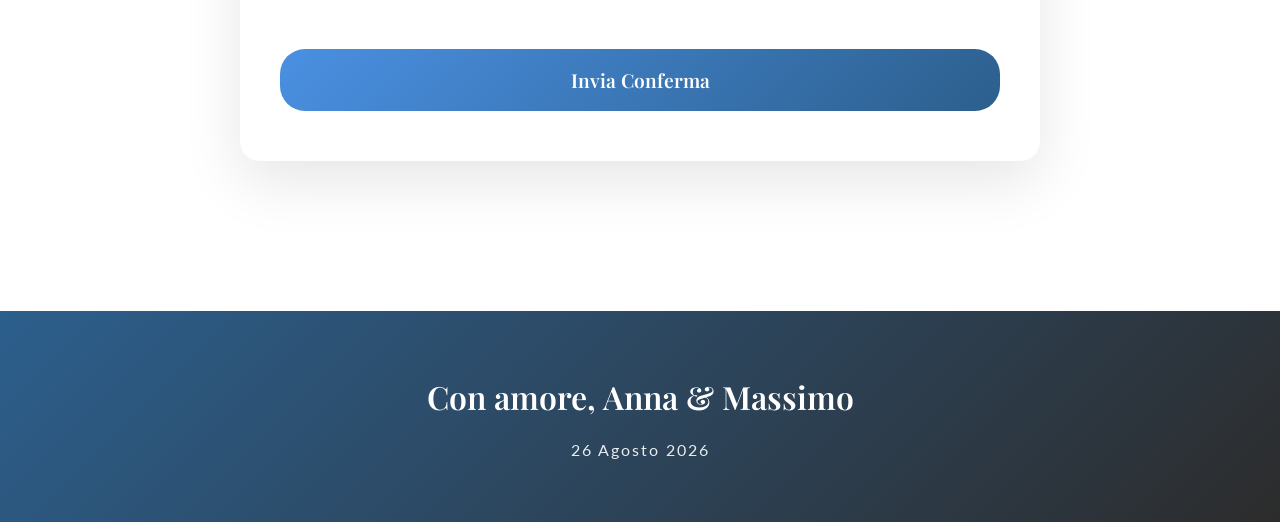
==== commit 675f4761: "Sostituisci emoji calendario con icona SVG per evitare data fuorviante su mobile Made-with: Cursor" ====
--- a/index.html
+++ b/index.html
@@ -64,7 +64,14 @@
             <h2 class="section-title">Dettagli dell'Evento</h2>
             <div class="details-grid">
                 <div class="detail-card">
-                    <div class="detail-icon">📅</div>
+                    <div class="detail-icon detail-icon-calendar" aria-hidden="true">
+                        <svg xmlns="http://www.w3.org/2000/svg" viewBox="0 0 24 24" fill="none" stroke="currentColor" stroke-width="2" stroke-linecap="round" stroke-linejoin="round">
+                            <rect x="3" y="4" width="18" height="18" rx="2" ry="2"/>
+                            <line x1="16" y1="2" x2="16" y2="6"/>
+                            <line x1="8" y1="2" x2="8" y2="6"/>
+                            <line x1="3" y1="10" x2="21" y2="10"/>
+                        </svg>
+                    </div>
                     <h3>Data</h3>
                     <p>26 Agosto 2026</p>
                 </div>
--- a/styles.css
+++ b/styles.css
@@ -284,6 +284,19 @@
     font-size: 3rem;
     margin-bottom: 20px;
     animation: pulse 2s ease-in-out infinite;
+}
+
+.detail-icon-calendar {
+    display: inline-flex;
+    align-items: center;
+    justify-content: center;
+    font-size: 0;
+}
+
+.detail-icon-calendar svg {
+    width: 3rem;
+    height: 3rem;
+    color: var(--secondary-color);
 }
 
 .detail-card h3 {
